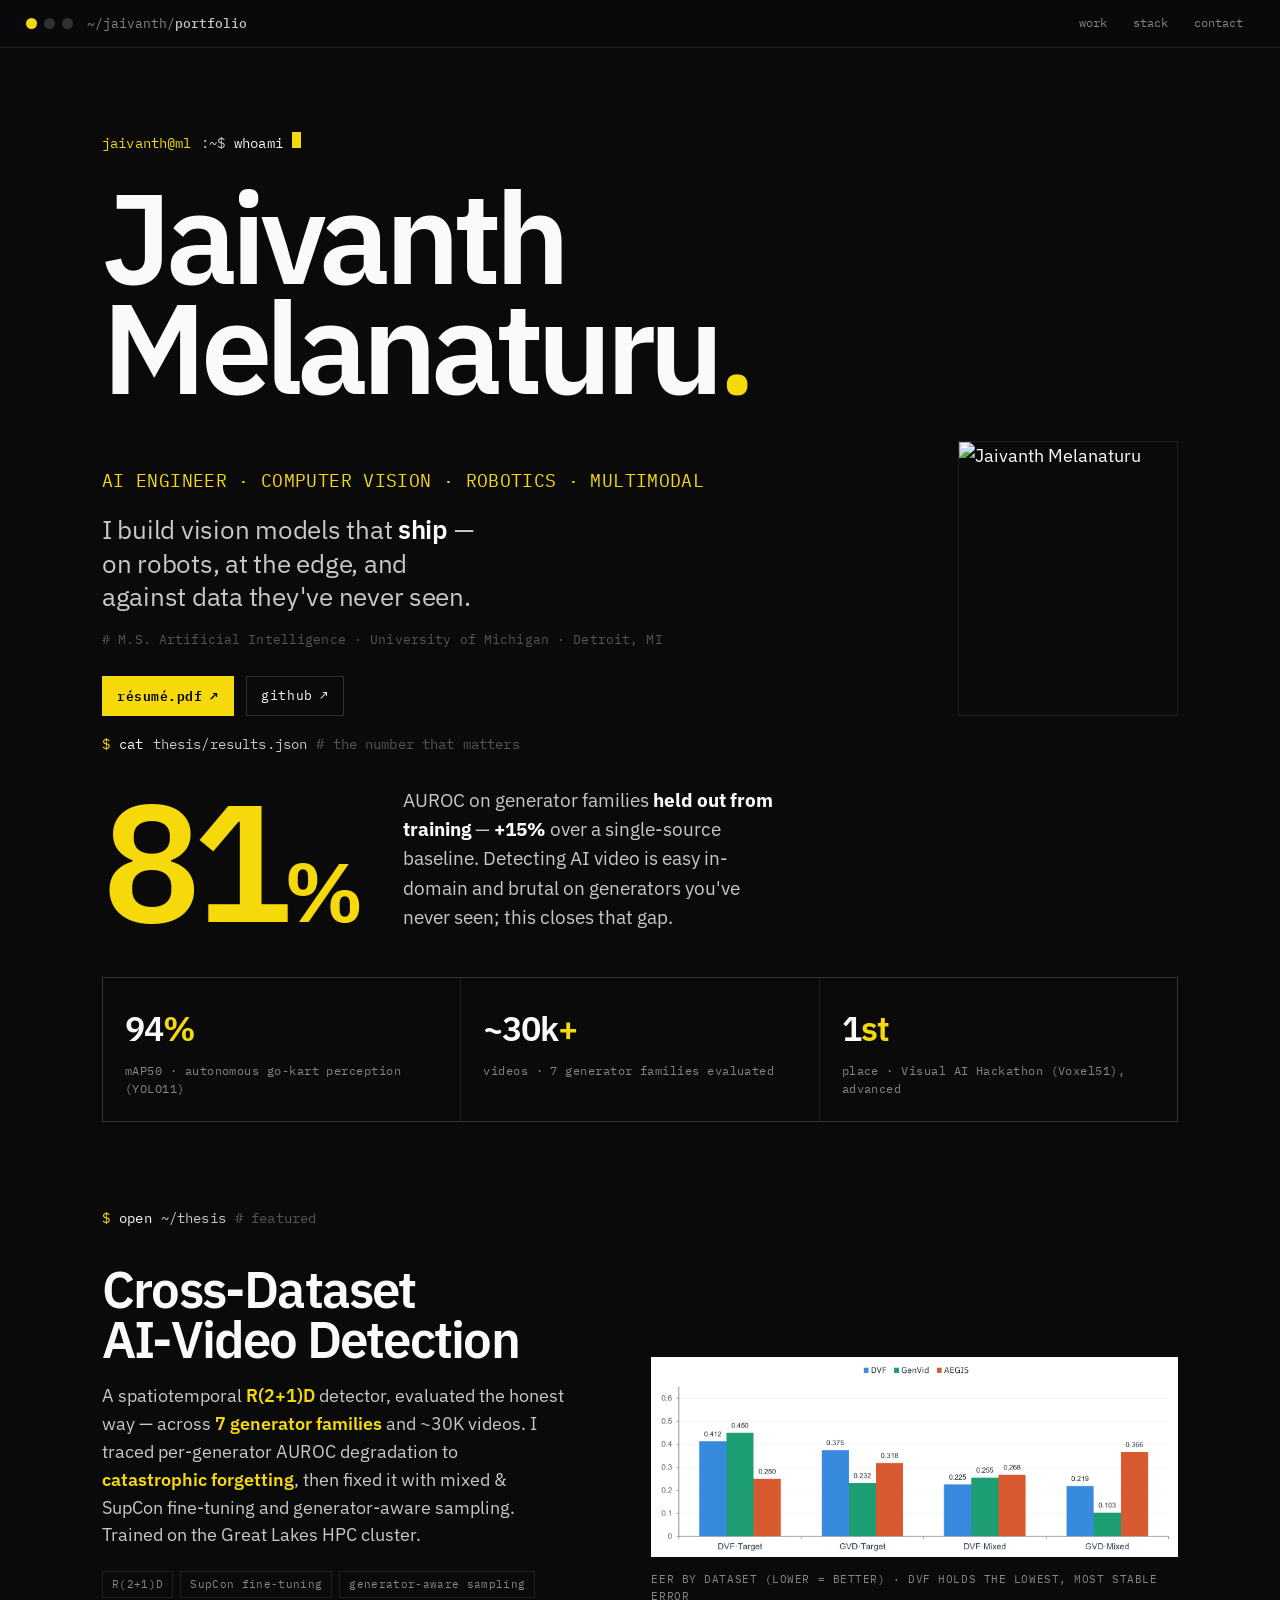
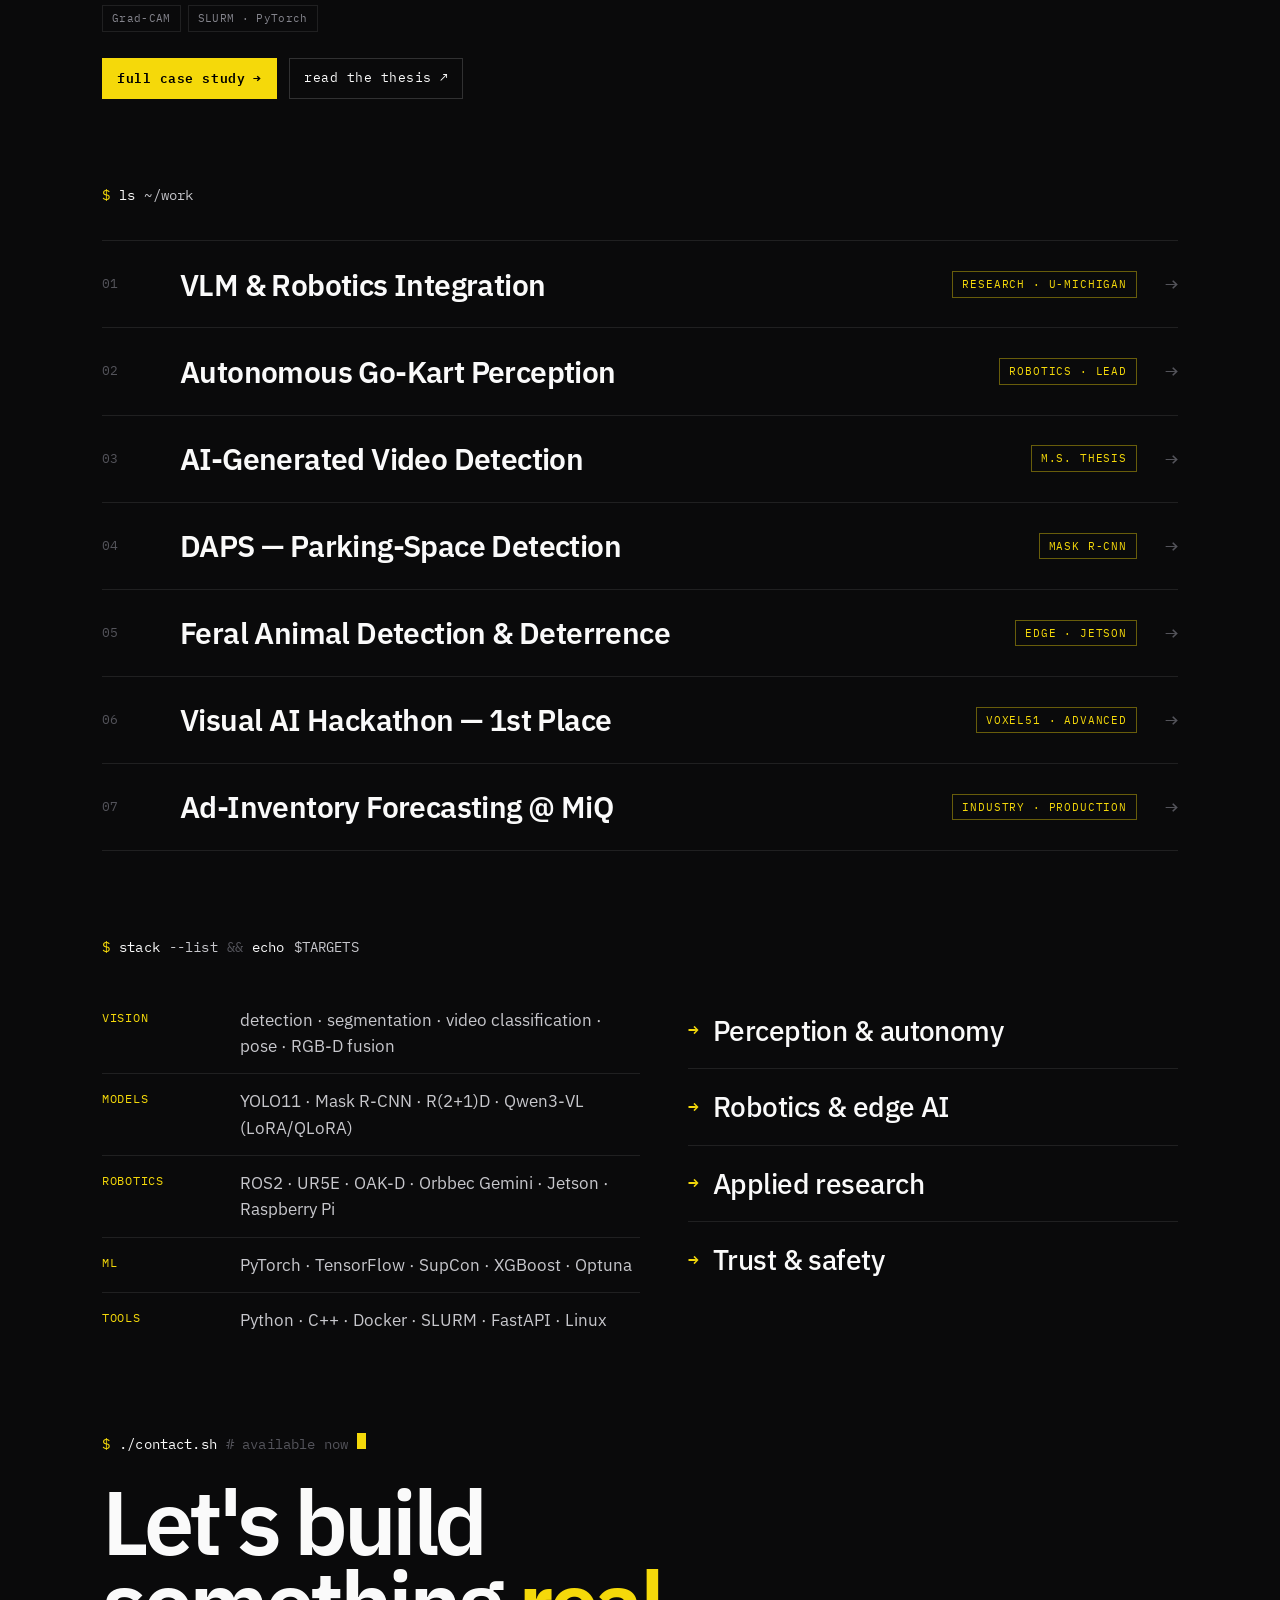
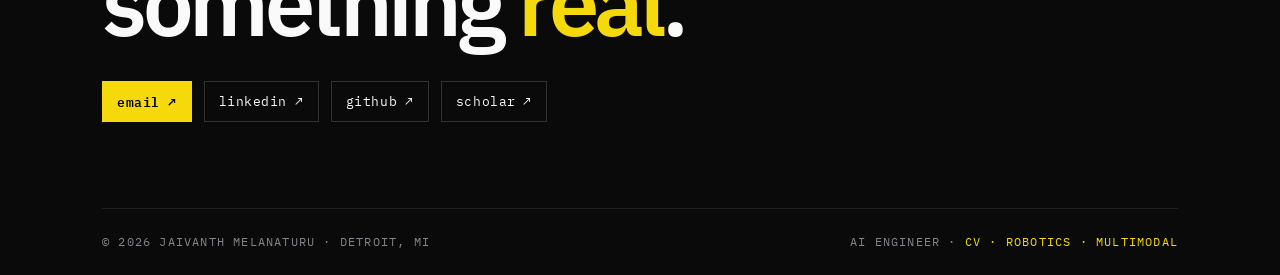
==== index.html @ 7ca62e6c "init_deploy" ====
<!DOCTYPE html>
<html lang="en">
<head>
<meta charset="UTF-8" />
<meta name="viewport" content="width=device-width, initial-scale=1.0" />
<title>Jaivanth Melanaturu — AI Engineer · Computer Vision, Robotics, Multimodal</title>
<meta name="description" content="Jaivanth Melanaturu — AI Engineer specializing in computer vision, robotics perception, and multimodal ML. M.S. Artificial Intelligence, University of Michigan. Detroit, MI." />
<meta name="author" content="Jaivanth Melanaturu" />
<meta name="theme-color" content="#0A0A0B" />

<!-- Open Graph / social -->
<meta property="og:type" content="website" />
<meta property="og:title" content="Jaivanth Melanaturu — AI Engineer" />
<meta property="og:description" content="Computer vision, robotics perception & multimodal ML. Vision models that ship — on robots, at the edge, and against data they've never seen." />
<meta name="twitter:card" content="summary_large_image" />

<link rel="icon" href="data:image/svg+xml,%3Csvg%20xmlns='http://www.w3.org/2000/svg'%20viewBox='0%200%2032%2032'%3E%3Crect%20width='32'%20height='32'%20fill='%230A0A0B'/%3E%3Ctext%20x='16'%20y='23'%20font-family='monospace'%20font-size='20'%20font-weight='700'%20fill='%23F5D90A'%20text-anchor='middle'%3EJ%3C/text%3E%3C/svg%3E" />

<link rel="preconnect" href="https://fonts.googleapis.com" />
<link rel="preconnect" href="https://fonts.gstatic.com" crossorigin />

<style>
/* ============================================================
   Jaivanth Melanaturu — Portfolio · tokens & primitives
   ============================================================ */
@import url('https://fonts.googleapis.com/css2?family=IBM+Plex+Sans:wght@300;400;500;600;700&family=IBM+Plex+Mono:wght@400;500;600&display=swap');

:root {
  --bg:#0A0A0B; --bg-2:#0E0E10; --panel:#141417; --panel-2:#1A1A1E;
  --line:rgba(255,255,255,0.09); --line-2:rgba(255,255,255,0.16);
  --text:#FAFAFA; --text-2:#C7C7CC; --muted:#84848C; --faint:#54545B;
  --acc:#F5D90A; --acc-2:#FCE35A; --acc-dim:rgba(245,217,10,0.14); --acc-line:rgba(245,217,10,0.40);
  --ok:#5CD08A;
  --sans:'IBM Plex Sans',system-ui,sans-serif; --mono:'IBM Plex Mono',ui-monospace,monospace;
  --maxw:1180px;
}
* { box-sizing:border-box; }
html { -webkit-text-size-adjust:100%; scroll-behavior:smooth; }
body {
  margin:0; background:var(--bg); color:var(--text);
  font-family:var(--sans); font-size:18px; line-height:1.55;
  -webkit-font-smoothing:antialiased; text-rendering:optimizeLegibility;
}
::selection { background:var(--acc); color:#000; }
a { color:inherit; text-decoration:none; }
a:hover { color:var(--acc); }
h1,h2,h3,h4 { margin:0; font-weight:600; letter-spacing:-0.02em; line-height:1.05; }
p { margin:0; }
img { display:block; max-width:100%; }

.mono { font-family:var(--mono); font-size:12px; letter-spacing:.10em; text-transform:uppercase; color:var(--muted); }
.acc { color:var(--acc); }

.btn {
  display:inline-flex; align-items:center; gap:.6em;
  font-family:var(--mono); font-size:13px; letter-spacing:.04em;
  padding:.7em 1.1em; border:1px solid var(--line-2); color:var(--text);
  background:transparent; cursor:pointer;
  transition:border-color .18s,color .18s,background .18s,transform .12s;
}
.btn:hover { border-color:var(--acc-line); color:var(--acc); }
.btn:active { transform:translateY(1px); }
.btn--solid { background:var(--acc); color:#000; border-color:var(--acc); font-weight:600; }
.btn--solid:hover { background:var(--acc-2); color:#000; border-color:var(--acc-2); }
.btn .arr { transition:transform .18s; }
.btn:hover .arr { transform:translate(2px,-2px); }

.ph {
  position:relative; display:flex; align-items:center; justify-content:center;
  background:repeating-linear-gradient(135deg,rgba(255,255,255,0.028) 0 10px,rgba(255,255,255,0.00) 10px 20px),var(--panel);
  border:1px solid var(--line); overflow:hidden; color:var(--muted);
}
.ph__tag {
  font-family:var(--mono); font-size:11.5px; letter-spacing:.08em; color:var(--muted);
  padding:5px 9px; border:1px solid var(--line); background:var(--bg); text-transform:uppercase;
}
.ph::before { content:""; position:absolute; inset:9px; border:1px dashed var(--line); pointer-events:none; }
.ticks::before,.ticks::after { content:""; position:absolute; width:7px; height:7px; border:1px solid var(--acc-line); }

.wrap { width:100%; max-width:var(--maxw); margin:0 auto; padding:0 32px; }

/* ---- editor bar ---- */
.bar {
  position:sticky; top:0; z-index:50; display:flex; align-items:center; gap:14px;
  height:48px; padding:0 26px; background:rgba(10,10,11,0.82); backdrop-filter:blur(10px);
  border-bottom:1px solid var(--line);
}
.bar .dots { display:flex; gap:7px; }
.bar .dots i { width:11px; height:11px; border-radius:50%; background:var(--line-2); display:block; }
.bar .dots i:first-child { background:var(--acc); }
.bar .path { font-family:var(--mono); font-size:12.5px; color:var(--muted); }
.bar .path b { color:var(--text-2); font-weight:500; }
.bar nav { margin-left:auto; display:flex; gap:4px; }
.bar nav a { font-family:var(--mono); font-size:12px; color:var(--muted); padding:6px 11px; transition:color .15s; }
.bar nav a:hover { color:var(--acc); }

/* ---- bash command line ---- */
.cmd { font-family:var(--mono); font-size:14px; letter-spacing:.01em; display:flex; flex-wrap:wrap; align-items:baseline; gap:9px; color:var(--text-2); }
.cmd .p { color:var(--acc); }
.cmd .c { color:var(--text); }
.cmd .hash { color:var(--faint); }
.cur { display:inline-block; width:9px; height:16px; background:var(--acc); vertical-align:-2px; animation:bl 1.1s steps(1) infinite; }
@keyframes bl { 50% { opacity:0; } }

.wrap-page { width:100%; max-width:1140px; margin:0 auto; padding:0 32px; }
section { padding:0 0 86px; }

/* ---- HERO ---- */
.hero { padding:84px 0 0; }
.hero h1 { font-size:clamp(52px,10vw,150px); font-weight:600; letter-spacing:-0.05em; line-height:0.86; margin:26px 0 0; }
.hero h1 .y { color:var(--acc); }
.herorow { display:grid; grid-template-columns:1fr auto; gap:40px; align-items:end; margin-top:40px; }
.hero .role { font-family:var(--mono); font-size:clamp(14px,1.6vw,18px); color:var(--acc); letter-spacing:.02em; }
.hero .lede { font-size:clamp(20px,2.2vw,26px); color:var(--text-2); max-width:24ch; margin-top:18px; line-height:1.3; letter-spacing:-0.01em; }
.hero .lede b { color:var(--text); font-weight:600; }
.hero .who { display:flex; flex-direction:column; align-items:flex-end; gap:16px; }
.hero .ph.por { width:188px; aspect-ratio:4/5; }
.hero .cta { display:flex; gap:12px; }

/* ---- proof ---- */
.proof { padding-top:18px; }
.proof .big { display:grid; grid-template-columns:auto 1fr; gap:48px; align-items:center; margin-top:30px; }
.proof .huge { font-size:clamp(74px,13vw,188px); font-weight:600; letter-spacing:-0.055em; line-height:0.8; white-space:nowrap; }
.proof .huge .f { color:var(--faint); }
.proof .huge .t { color:var(--acc); }
.proof .cap { font-size:19px; color:var(--text-2); max-width:34ch; }
.proof .cap b { color:var(--text); }
.proof .tiles { display:grid; grid-template-columns:repeat(3,1fr); gap:1px; background:var(--line); border:1px solid var(--line); margin-top:44px; }
.proof .tiles .t3 { background:var(--bg); padding:24px 22px; }
.proof .tiles .n { font-size:34px; font-weight:600; letter-spacing:-0.03em; }
.proof .tiles .n .y { color:var(--acc); }
.proof .tiles .l { font-family:var(--mono); font-size:11.5px; color:var(--muted); margin-top:8px; letter-spacing:.04em; line-height:1.5; }

.sh { margin-bottom:34px; }

/* ---- thesis ---- */
.thesis { display:grid; grid-template-columns:1fr 1.05fr; gap:48px; align-items:center; }
.thesis h2 { font-size:clamp(30px,4vw,52px); letter-spacing:-0.035em; line-height:0.98; }
.thesis p { font-size:18px; color:var(--text-2); margin-top:18px; max-width:42ch; }
.thesis p .hi { color:var(--acc); font-weight:600; }
.thesis .chips { display:flex; flex-wrap:wrap; gap:7px; margin-top:22px; }
.chip { font-family:var(--mono); font-size:11px; color:var(--muted); border:1px solid var(--line); padding:4px 9px; letter-spacing:.03em; }
.thesis .btn { margin-top:26px; }
.figcol { display:grid; gap:14px; }
.figcol .ph.chart { aspect-ratio:16/10; }
.figcol .fr { display:grid; grid-template-columns:repeat(3,1fr); gap:14px; }
.figcol .fr .ph { aspect-ratio:1; }

/* ---- work ---- */
.work { border-top:1px solid var(--line); }
.wrow { display:grid; grid-template-columns:50px 1fr auto auto; gap:28px; align-items:center; padding:26px 0; border-bottom:1px solid var(--line); transition:background .15s,padding-left .2s; }
.wrow:hover { background:var(--bg-2); padding-left:14px; color:inherit; }
.wrow .num { font-family:var(--mono); font-size:13px; color:var(--faint); }
.wrow h3 { font-size:clamp(22px,2.6vw,30px); font-weight:600; letter-spacing:-0.02em; }
.wrow .tag { font-family:var(--mono); font-size:10.5px; color:var(--acc); letter-spacing:.08em; text-transform:uppercase; border:1px solid var(--acc-line); padding:4px 9px; white-space:nowrap; }
.wrow .go { font-family:var(--mono); font-size:22px; color:var(--faint); transition:color .15s,transform .15s; }
.wrow:hover .go { color:var(--acc); transform:translate(3px,-3px); }

/* ---- stack + targets ---- */
.duo { display:grid; grid-template-columns:1.1fr 1fr; gap:48px; }
.stack .row { display:flex; gap:18px; padding:14px 0; border-bottom:1px solid var(--line); }
.stack .row:last-child { border-bottom:0; }
.stack .k { font-family:var(--mono); font-size:12px; color:var(--acc); width:120px; flex-shrink:0; letter-spacing:.06em; text-transform:uppercase; padding-top:2px; }
.stack .v { font-size:17px; color:var(--text-2); }
.targets ul { list-style:none; margin:0; padding:0; }
.targets li { font-size:clamp(20px,2.4vw,28px); font-weight:500; letter-spacing:-0.02em; padding:16px 0; border-bottom:1px solid var(--line); display:flex; align-items:center; gap:14px; }
.targets li:last-child { border-bottom:0; }
.targets li::before { content:"→"; color:var(--acc); font-family:var(--mono); font-size:18px; }

/* ---- contact ---- */
.contact h2 { font-size:clamp(40px,7vw,98px); font-weight:600; letter-spacing:-0.05em; line-height:0.9; max-width:14ch; margin-top:26px; }
.contact h2 .y { color:var(--acc); }
.contact .links { display:flex; flex-wrap:wrap; gap:12px; margin-top:38px; }

footer { border-top:1px solid var(--line); padding:24px 0; display:flex; justify-content:space-between; flex-wrap:wrap; gap:10px; }
footer a:hover { color:var(--acc); }

@media (max-width:860px) {
  .herorow,.proof .big,.thesis,.duo { grid-template-columns:1fr; gap:28px; }
  .hero .who { align-items:flex-start; }
  .proof .tiles { grid-template-columns:1fr; }
  .wrow { grid-template-columns:32px 1fr auto; }
  .wrow .tag { display:none; }
}
@media (prefers-reduced-motion:reduce) { *{ transition:none !important; animation:none !important; } html{ scroll-behavior:auto; } }
</style>
</head>
<body>

<div class="bar">
  <span class="dots"><i></i><i></i><i></i></span>
  <span class="path">~/jaivanth/<b>portfolio</b></span>
  <nav>
    <a href="#work">work</a>
    <a href="#stack">stack</a>
    <a href="#contact">contact</a>
  </nav>
</div>

<div class="wrap-page">

  <!-- HERO -->
  <section class="hero" id="top">
    <div class="cmd"><span class="p">jaivanth@ml</span><span>:~$</span> <span class="c">whoami</span><span class="cur"></span></div>
    <h1>Jaivanth<br/>Melanaturu<span class="y">.</span></h1>
    <div class="herorow">
      <div>
        <div class="role">AI ENGINEER · COMPUTER VISION · ROBOTICS · MULTIMODAL</div>
        <p class="lede">I build vision models that <b>ship</b> — on robots, at the edge, and against data they've never seen.</p>
        <div class="cmd" style="margin-top:16px;font-size:12.5px"><span class="hash"># M.S. Artificial Intelligence · University of Michigan · Detroit, MI</span></div>
        <div class="cta" style="margin-top:26px">
          <a class="btn btn--solid" href="resume.pdf" target="_blank" rel="noopener">résumé.pdf <span class="arr">↗</span></a>
          <a class="btn" href="https://github.com/jai1th" target="_blank" rel="noopener">github <span class="arr">↗</span></a>
        </div>
      </div>
      <div class="who">
        <img class="por" src="assets/headshot.jpg" alt="Jaivanth Melanaturu" style="width:220px; aspect-ratio:4/5; object-fit:cover; border:1px solid var(--line);" />
      </div>
    </div>
  </section>

  <!-- PROOF -->
  <section class="proof">
    <div class="cmd"><span class="p">$</span> <span class="c">cat</span> thesis/results.json <span class="hash"># the number that matters</span></div>
    <div class="big">
      <div class="huge"><span class="t">81<span style="font-size:0.5em">%</span></span></div>
      <p class="cap">AUROC on generator families <b>held out from training</b> — <b>+15%</b> over a single-source baseline. Detecting AI video is easy in-domain and brutal on generators you've never seen; this closes that gap.</p>
    </div>
    <div class="tiles">
      <div class="t3"><div class="n">94<span class="y">%</span></div><div class="l">mAP50 · autonomous go-kart perception (YOLO11)</div></div>
      <div class="t3"><div class="n">~30k<span class="y">+</span></div><div class="l">videos · 7 generator families evaluated</div></div>
      <div class="t3"><div class="n">1<span class="y">st</span></div><div class="l">place · Visual AI Hackathon (Voxel51), advanced</div></div>
    </div>
  </section>

  <!-- THESIS -->
  <section id="thesis">
    <div class="sh"><div class="cmd"><span class="p">$</span> <span class="c">open</span> ~/thesis <span class="hash"># featured</span></div></div>
    <div class="thesis">
      <div>
        <h2>Cross-Dataset<br/>AI-Video Detection</h2>
        <p>A spatiotemporal <span class="hi">R(2+1)D</span> detector, evaluated the honest way — across <span class="hi">7 generator families</span> and ~30K videos. I traced per-generator AUROC degradation to <span class="hi">catastrophic forgetting</span>, then fixed it with mixed &amp; SupCon fine-tuning and generator-aware sampling. Trained on the Great Lakes HPC cluster.</p>
        <div class="chips"><span class="chip">R(2+1)D</span><span class="chip">SupCon fine-tuning</span><span class="chip">generator-aware sampling</span><span class="chip">Grad-CAM</span><span class="chip">SLURM · PyTorch</span></div>
        <div style="display:flex; gap:12px; flex-wrap:wrap; margin-top:26px">
          <a class="btn btn--solid" href="projects/video-detection.html" style="margin-top:0">full case study <span class="arr">→</span></a>
          <a class="btn" href="https://doi.org/10.7302/dspace/29187" target="_blank" rel="noopener" style="margin-top:0">read the thesis <span class="arr">↗</span></a>
        </div>
      </div>
      <div class="figcol">
        <img src="assets/thesis-eer.png" alt="Equal Error Rate by dataset across fine-tuning configurations — DVF lowest" style="width:100%; border:1px solid var(--line); background:#fff; display:block;" />
        <div class="mono" style="font-size:11px; letter-spacing:.05em; color:var(--muted);">EER by dataset (lower = better) · DVF holds the lowest, most stable error</div>
      </div>
    </div>
  </section>

  <!-- WORK -->
  <section id="work">
    <div class="sh"><div class="cmd"><span class="p">$</span> <span class="c">ls</span> ~/work</div></div>
    <div class="work">
      <a class="wrow" href="projects/vlm-robotics.html">
        <span class="num">01</span><h3>VLM &amp; Robotics Integration</h3><span class="tag">Research · U-Michigan</span><span class="go">→</span>
      </a>
      <a class="wrow" href="projects/kart-perception.html">
        <span class="num">02</span><h3>Autonomous Go-Kart Perception</h3><span class="tag">Robotics · Lead</span><span class="go">→</span>
      </a>
      <a class="wrow" href="projects/video-detection.html">
        <span class="num">03</span><h3>AI-Generated Video Detection</h3><span class="tag">M.S. Thesis</span><span class="go">→</span>
      </a>
      <a class="wrow" href="projects/daps.html">
        <span class="num">04</span><h3>DAPS — Parking-Space Detection</h3><span class="tag">Mask R-CNN</span><span class="go">→</span>
      </a>
      <a class="wrow" href="projects/feral-animal.html">
        <span class="num">05</span><h3>Feral Animal Detection &amp; Deterrence</h3><span class="tag">Edge · Jetson</span><span class="go">→</span>
      </a>
      <a class="wrow" href="projects/voxel51.html">
        <span class="num">06</span><h3>Visual AI Hackathon — 1st Place</h3><span class="tag">Voxel51 · Advanced</span><span class="go">→</span>
      </a>
      <a class="wrow" href="projects/miq-forecasting.html">
        <span class="num">07</span><h3>Ad-Inventory Forecasting @ MiQ</h3><span class="tag">Industry · Production</span><span class="go">→</span>
      </a>
    </div>
  </section>

  <!-- STACK + TARGETS -->
  <section id="stack">
    <div class="sh"><div class="cmd"><span class="p">$</span> <span class="c">stack</span> --list <span class="hash">&amp;&amp;</span> <span class="c">echo</span> $TARGETS</div></div>
    <div class="duo">
      <div class="stack">
        <div class="row"><span class="k">vision</span><span class="v">detection · segmentation · video classification · pose · RGB-D fusion</span></div>
        <div class="row"><span class="k">models</span><span class="v">YOLO11 · Mask R-CNN · R(2+1)D · Qwen3-VL (LoRA/QLoRA)</span></div>
        <div class="row"><span class="k">robotics</span><span class="v">ROS2 · UR5E · OAK-D · Orbbec Gemini · Jetson · Raspberry Pi</span></div>
        <div class="row"><span class="k">ml</span><span class="v">PyTorch · TensorFlow · SupCon · XGBoost · Optuna</span></div>
        <div class="row"><span class="k">tools</span><span class="v">Python · C++ · Docker · SLURM · FastAPI · Linux</span></div>
      </div>
      <div class="targets">
        <ul>
          <li>Perception &amp; autonomy</li>
          <li>Robotics &amp; edge AI</li>
          <li>Applied research</li>
          <li>Trust &amp; safety</li>
        </ul>
      </div>
    </div>
  </section>

  <!-- CONTACT -->
  <section class="contact" id="contact">
    <div class="cmd"><span class="p">$</span> <span class="c">./contact.sh</span> <span class="hash"># available now</span><span class="cur"></span></div>
    <h2>Let's build<br/>something <span class="y">real</span>.</h2>
    <div class="links">
      <a class="btn btn--solid" href="mailto:mjaivanth@outlook.com">email <span class="arr">↗</span></a>
      <a class="btn" href="https://linkedin.com/in/mjaivanth" target="_blank" rel="noopener">linkedin <span class="arr">↗</span></a>
      <a class="btn" href="https://github.com/jai1th" target="_blank" rel="noopener">github <span class="arr">↗</span></a>
      <a class="btn" href="https://scholar.google.com/citations?user=USm9NKIAAAAJ&hl=en" target="_blank" rel="noopener">scholar <span class="arr">↗</span></a>
    </div>
  </section>

  <footer>
    <span class="mono">© 2026 JAIVANTH MELANATURU · DETROIT, MI</span>
    <span class="mono">AI ENGINEER · <span class="acc">CV · ROBOTICS · MULTIMODAL</span></span>
  </footer>
</div>

</body>
</html>
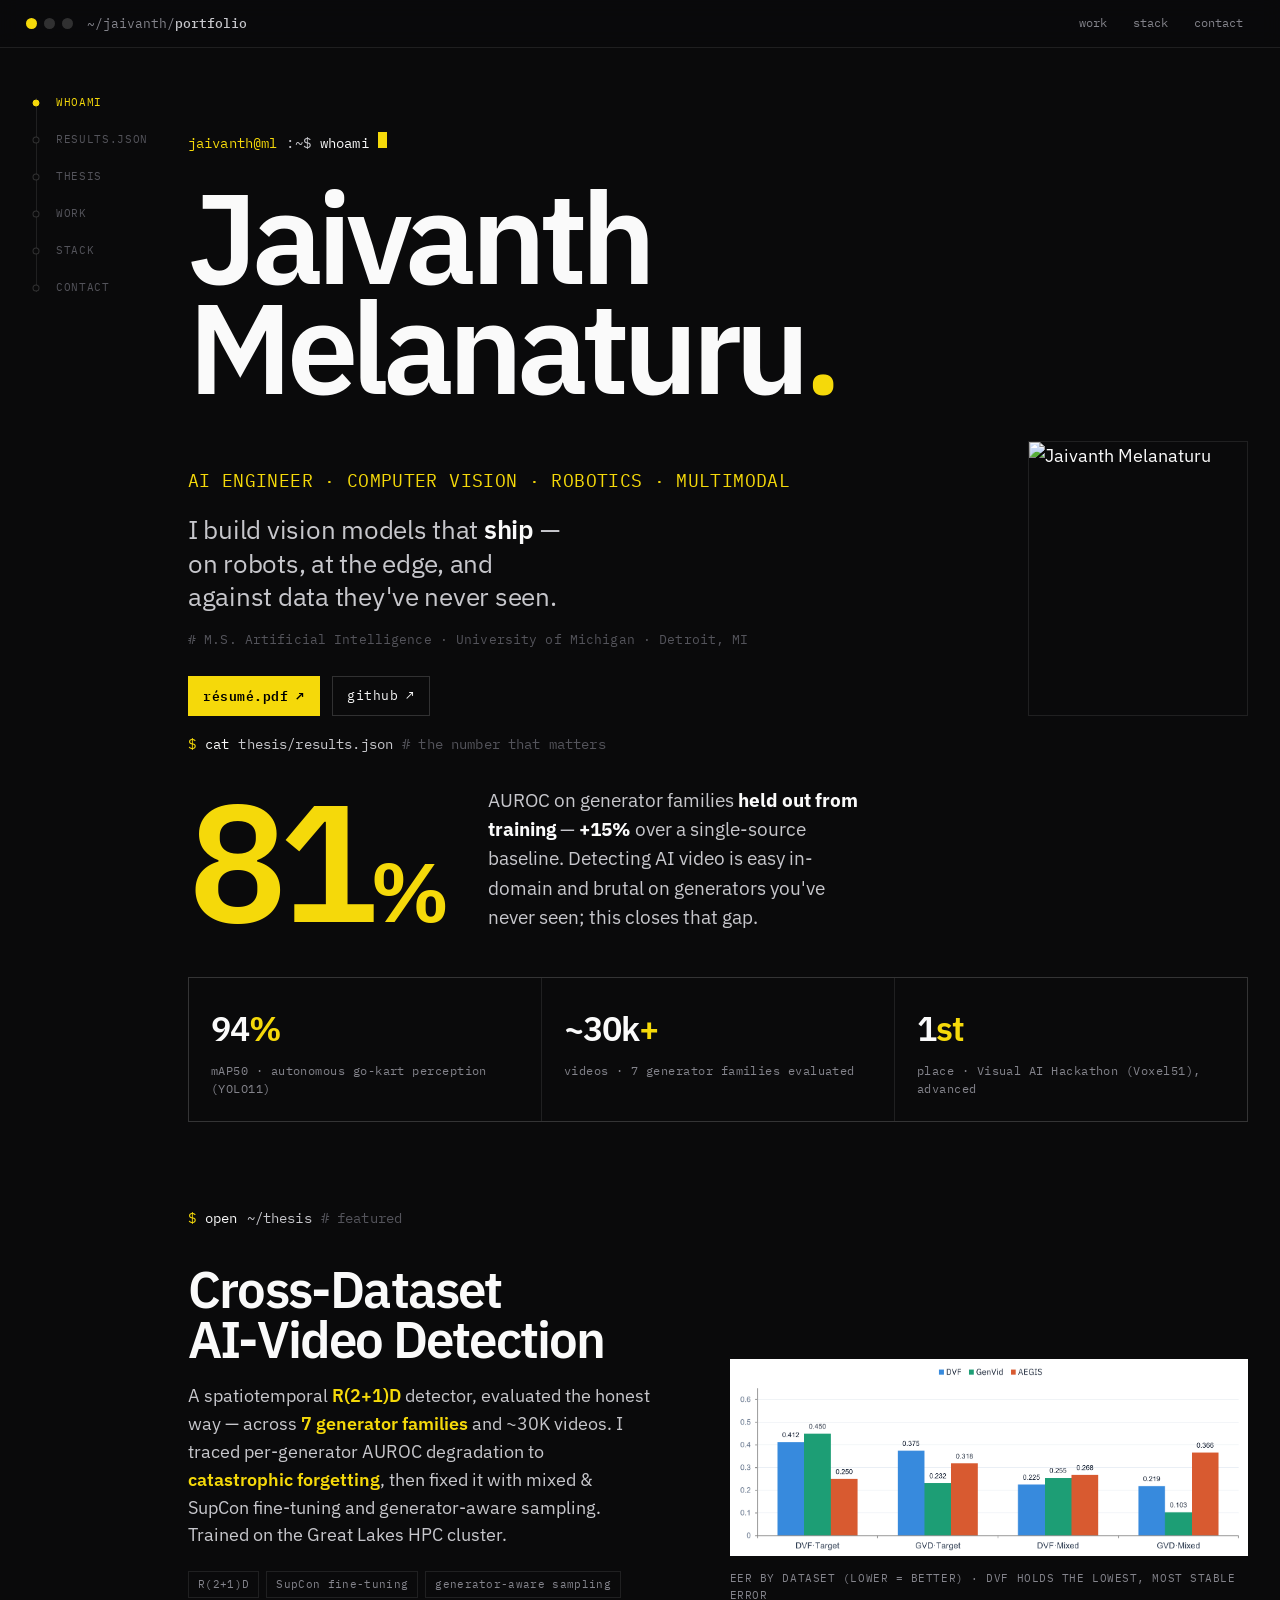
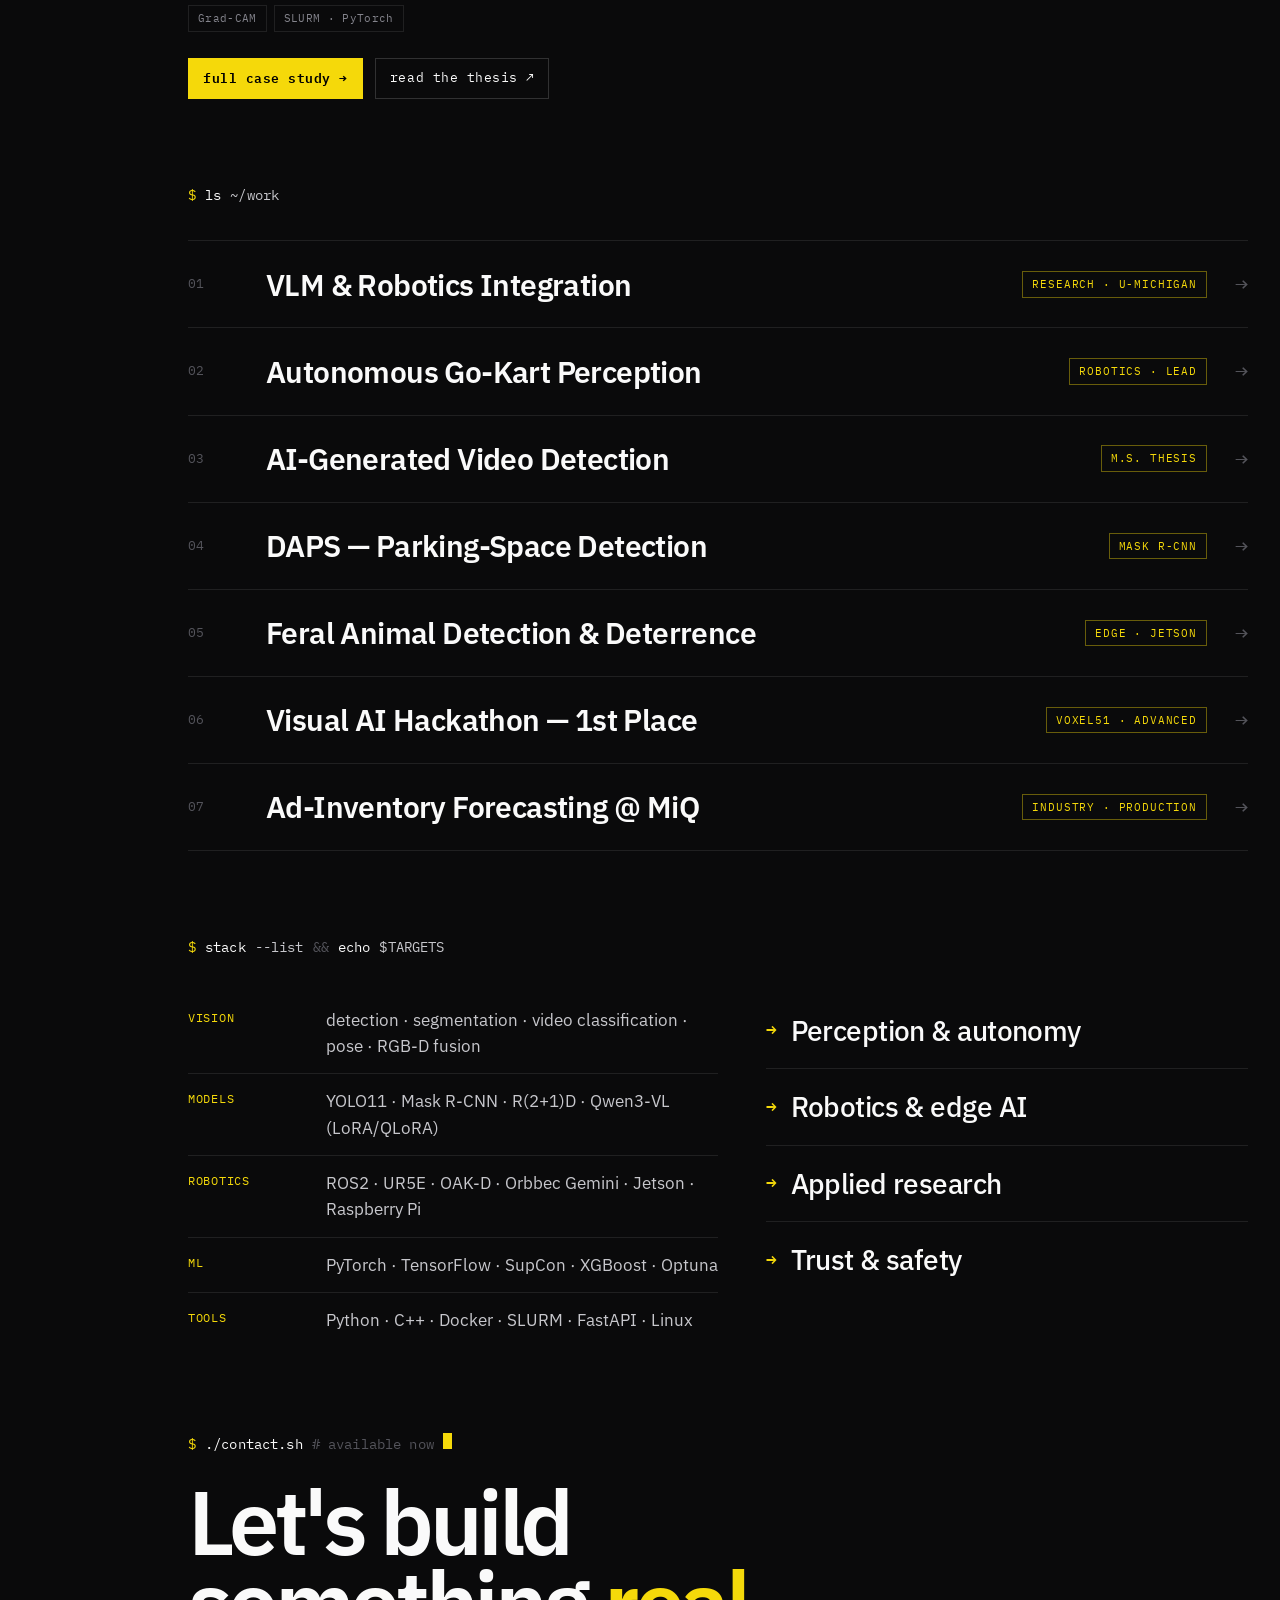
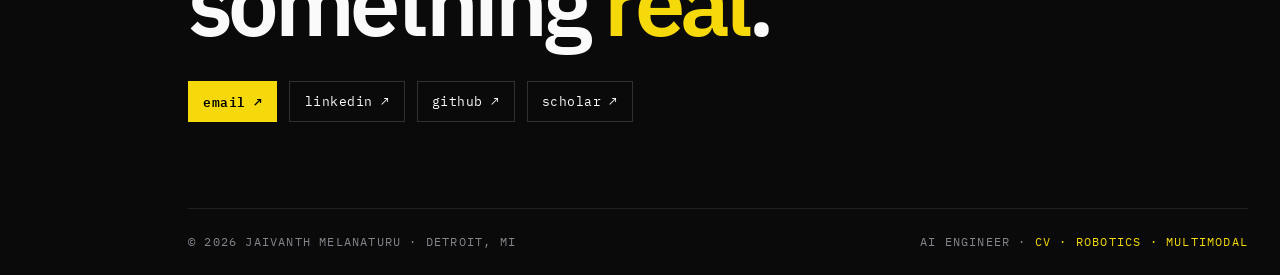
==== commit 65339a28: "UI changes and assets replacements" ====
--- a/index.html
+++ b/index.html
@@ -183,6 +183,22 @@
   .wrow .tag { display:none; }
 }
 @media (prefers-reduced-motion:reduce) { *{ transition:none !important; animation:none !important; } html{ scroll-behavior:auto; } }
+
+/* ---- left progress nav ---- */
+.layout { display:flex; align-items:flex-start; gap:8px; width:100%; }
+.toc { flex:0 0 128px; position:sticky; top:88px; display:flex; flex-direction:column; gap:20px; padding:6px 0 6px 22px; margin-left:14px; }
+.toc-line { position:absolute; left:22px; top:10px; bottom:10px; width:1px; background:var(--line); }
+.toc-fill { position:absolute; top:0; left:0; width:100%; background:var(--acc-line); transition:height .1s linear; }
+.toc-item { position:relative; padding-left:20px; font-family:var(--mono); font-size:11px; letter-spacing:.06em; text-transform:uppercase; color:var(--faint); transition:color .18s; white-space:nowrap; }
+.toc-item:hover { color:var(--text-2); }
+.toc-item .d { position:absolute; left:0; top:50%; transform:translate(-50%,-50%); width:7px; height:7px; border-radius:50%; background:var(--bg); border:1px solid var(--line-2); transition:background .18s,border-color .18s; }
+.toc-item.active { color:var(--acc); }
+.toc-item.active .d { background:var(--acc); border-color:var(--acc); }
+.layout .wrap-page { flex:1 1 auto; min-width:0; margin:0 auto; }
+
+@media (max-width:900px) {
+  .toc { display:none; }
+}
 </style>
 </head>
 <body>
@@ -196,6 +212,17 @@
     <a href="#contact">contact</a>
   </nav>
 </div>
+
+<div class="layout">
+<nav class="toc" aria-label="Page sections">
+  <div class="toc-line"><div class="toc-fill"></div></div>
+  <a href="#top" class="toc-item" data-target="top"><span class="d"></span>whoami</a>
+  <a href="#proof" class="toc-item" data-target="proof"><span class="d"></span>results.json</a>
+  <a href="#thesis" class="toc-item" data-target="thesis"><span class="d"></span>thesis</a>
+  <a href="#work" class="toc-item" data-target="work"><span class="d"></span>work</a>
+  <a href="#stack" class="toc-item" data-target="stack"><span class="d"></span>stack</a>
+  <a href="#contact" class="toc-item" data-target="contact"><span class="d"></span>contact</a>
+</nav>
 
 <div class="wrap-page">
 
@@ -220,7 +247,7 @@
   </section>
 
   <!-- PROOF -->
-  <section class="proof">
+  <section class="proof" id="proof">
     <div class="cmd"><span class="p">$</span> <span class="c">cat</span> thesis/results.json <span class="hash"># the number that matters</span></div>
     <div class="big">
       <div class="huge"><span class="t">81<span style="font-size:0.5em">%</span></span></div>
@@ -320,6 +347,32 @@
     <span class="mono">AI ENGINEER · <span class="acc">CV · ROBOTICS · MULTIMODAL</span></span>
   </footer>
 </div>
+</div>
+
+<script>
+(function(){
+  var items = Array.prototype.slice.call(document.querySelectorAll('.toc-item'));
+  var targets = items.map(function(a){ return document.getElementById(a.dataset.target); }).filter(Boolean);
+  var fill = document.querySelector('.toc-fill');
+
+  function onScroll(){
+    var y = window.scrollY + window.innerHeight * 0.3;
+    var activeIdx = 0;
+    for (var i = 0; i < targets.length; i++) {
+      if (targets[i].offsetTop <= y) activeIdx = i;
+    }
+    items.forEach(function(a, i){ a.classList.toggle('active', i === activeIdx); });
+
+    var docH = document.documentElement.scrollHeight - window.innerHeight;
+    var pct = docH > 0 ? Math.min(1, Math.max(0, window.scrollY / docH)) : 0;
+    if (fill) fill.style.height = (pct * 100) + '%';
+  }
+
+  window.addEventListener('scroll', onScroll, { passive: true });
+  window.addEventListener('resize', onScroll);
+  onScroll();
+})();
+</script>
 
 </body>
 </html>
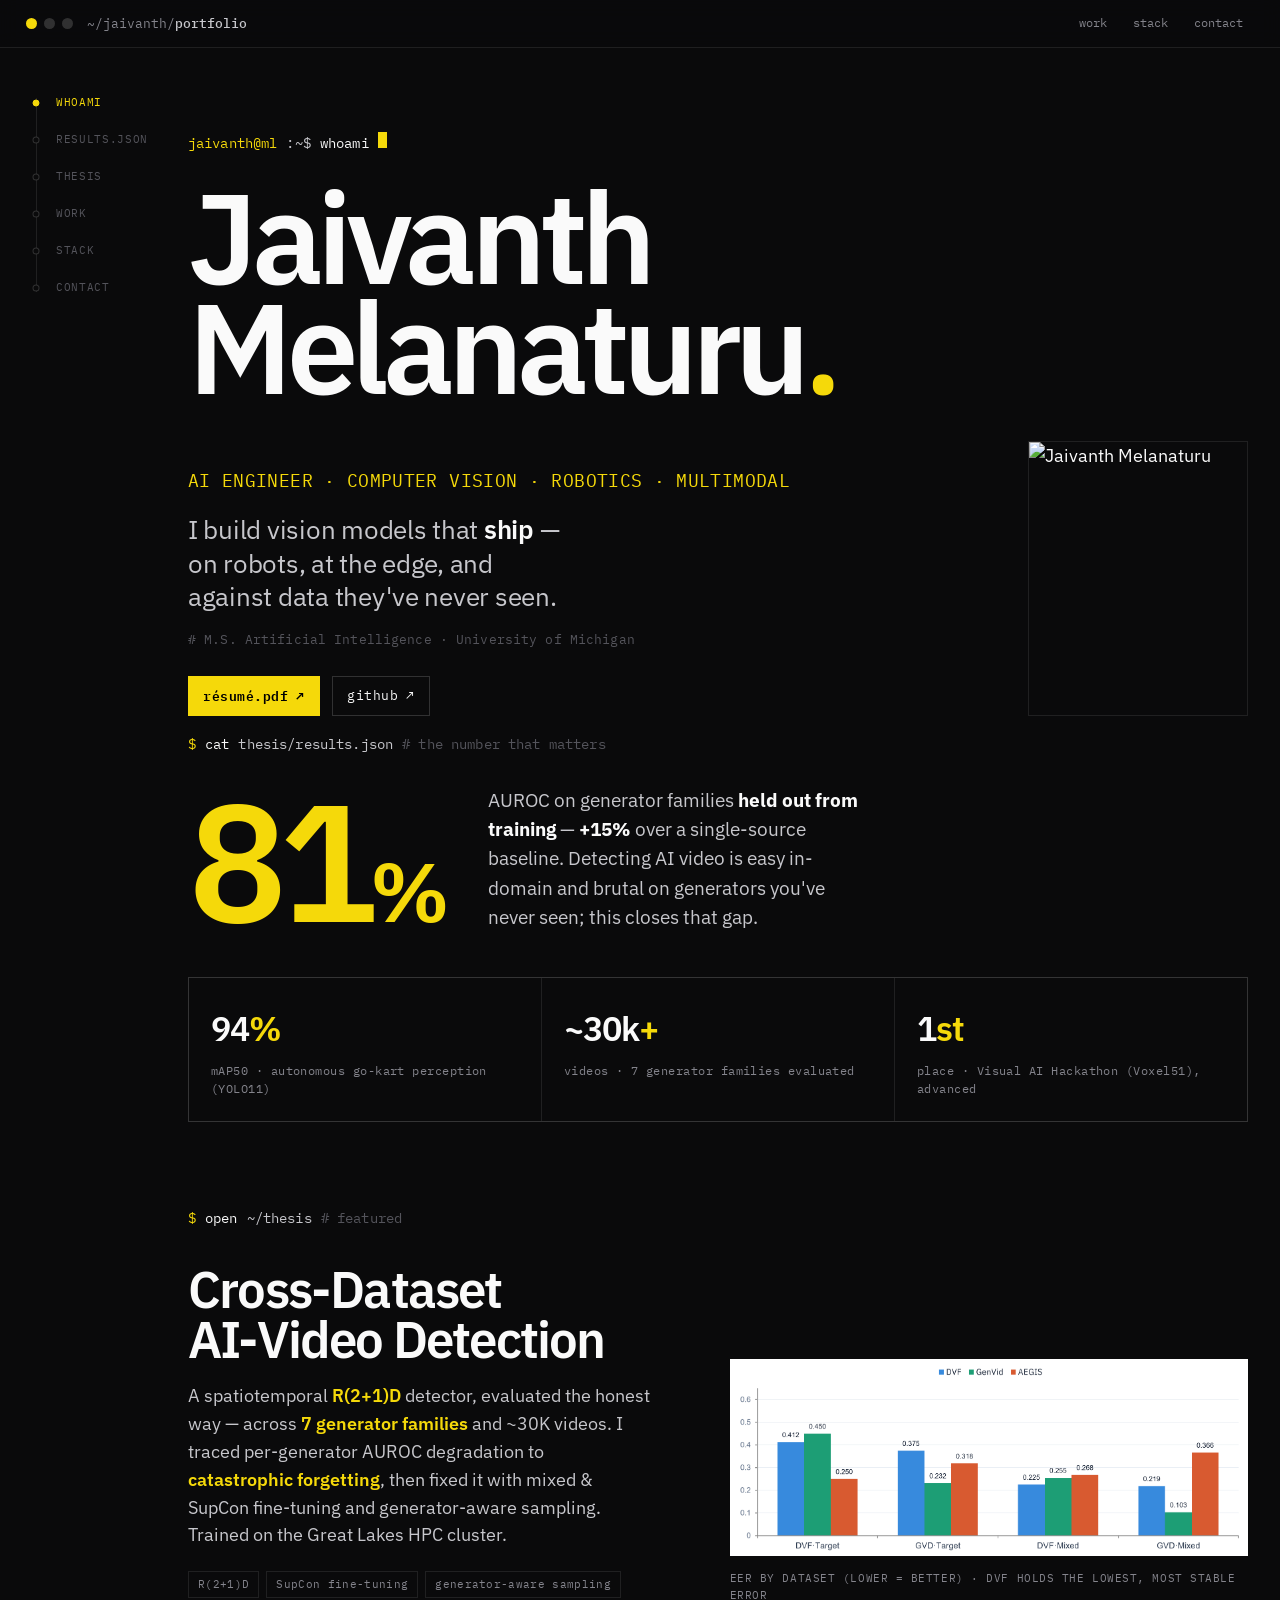
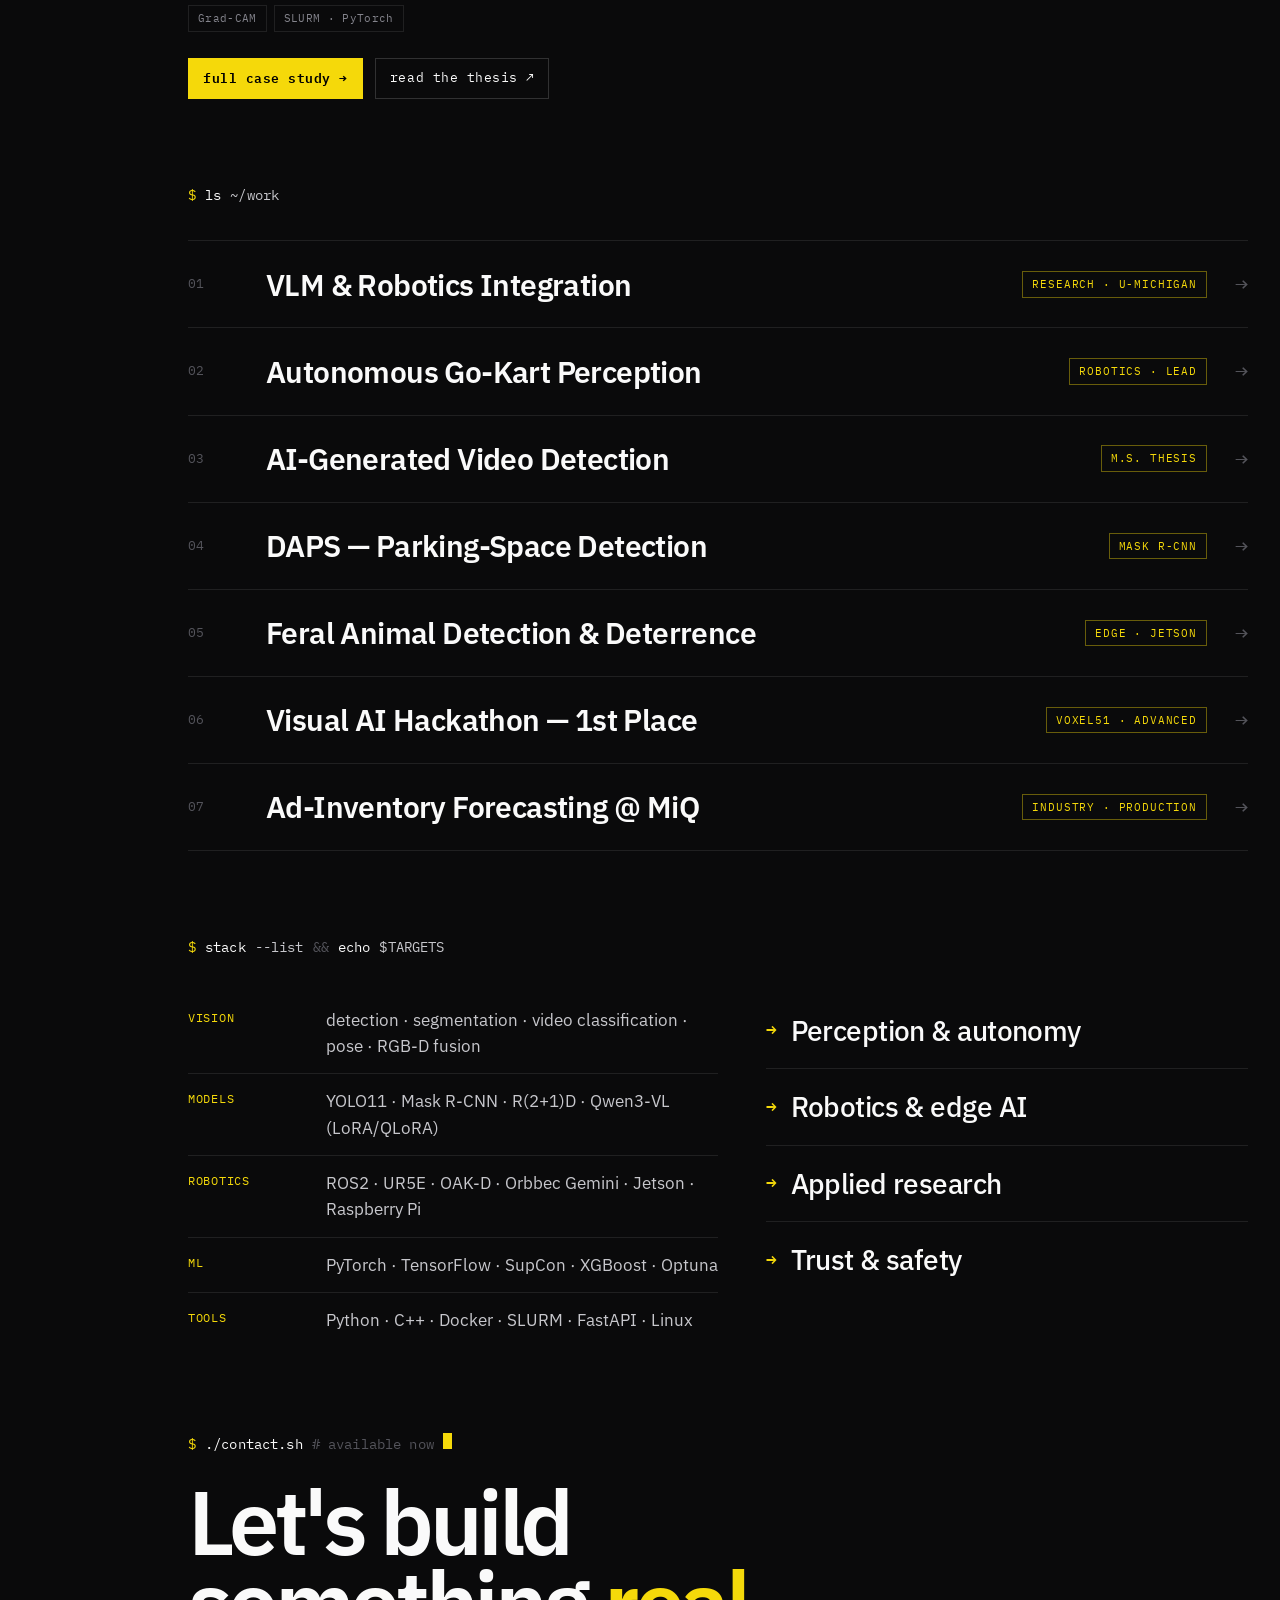
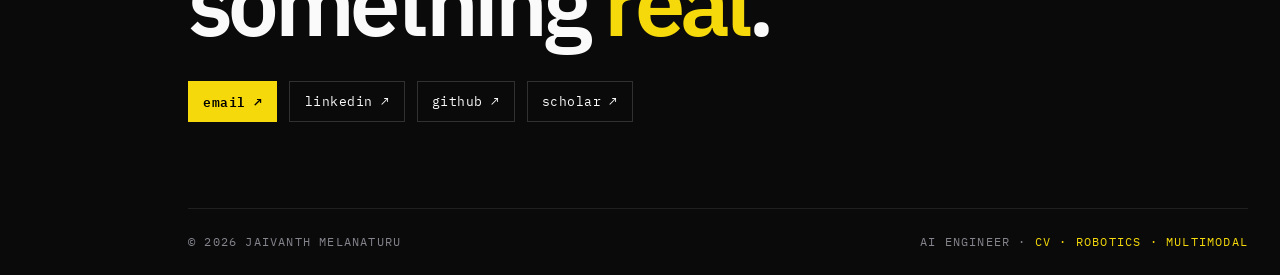
==== commit 94003012: "update index.html" ====
--- a/index.html
+++ b/index.html
@@ -4,7 +4,7 @@
 <meta charset="UTF-8" />
 <meta name="viewport" content="width=device-width, initial-scale=1.0" />
 <title>Jaivanth Melanaturu — AI Engineer · Computer Vision, Robotics, Multimodal</title>
-<meta name="description" content="Jaivanth Melanaturu — AI Engineer specializing in computer vision, robotics perception, and multimodal ML. M.S. Artificial Intelligence, University of Michigan. Detroit, MI." />
+<meta name="description" content="Jaivanth Melanaturu — AI Engineer specializing in computer vision, robotics perception, and multimodal ML. M.S. Artificial Intelligence, University of Michigan." />
 <meta name="author" content="Jaivanth Melanaturu" />
 <meta name="theme-color" content="#0A0A0B" />
 
@@ -234,7 +234,7 @@
       <div>
         <div class="role">AI ENGINEER · COMPUTER VISION · ROBOTICS · MULTIMODAL</div>
         <p class="lede">I build vision models that <b>ship</b> — on robots, at the edge, and against data they've never seen.</p>
-        <div class="cmd" style="margin-top:16px;font-size:12.5px"><span class="hash"># M.S. Artificial Intelligence · University of Michigan · Detroit, MI</span></div>
+        <div class="cmd" style="margin-top:16px;font-size:12.5px"><span class="hash"># M.S. Artificial Intelligence · University of Michigan</span></div>
         <div class="cta" style="margin-top:26px">
           <a class="btn btn--solid" href="resume.pdf" target="_blank" rel="noopener">résumé.pdf <span class="arr">↗</span></a>
           <a class="btn" href="https://github.com/jai1th" target="_blank" rel="noopener">github <span class="arr">↗</span></a>
@@ -343,7 +343,7 @@
   </section>
 
   <footer>
-    <span class="mono">© 2026 JAIVANTH MELANATURU · DETROIT, MI</span>
+    <span class="mono">© 2026 JAIVANTH MELANATURU</span>
     <span class="mono">AI ENGINEER · <span class="acc">CV · ROBOTICS · MULTIMODAL</span></span>
   </footer>
 </div>
